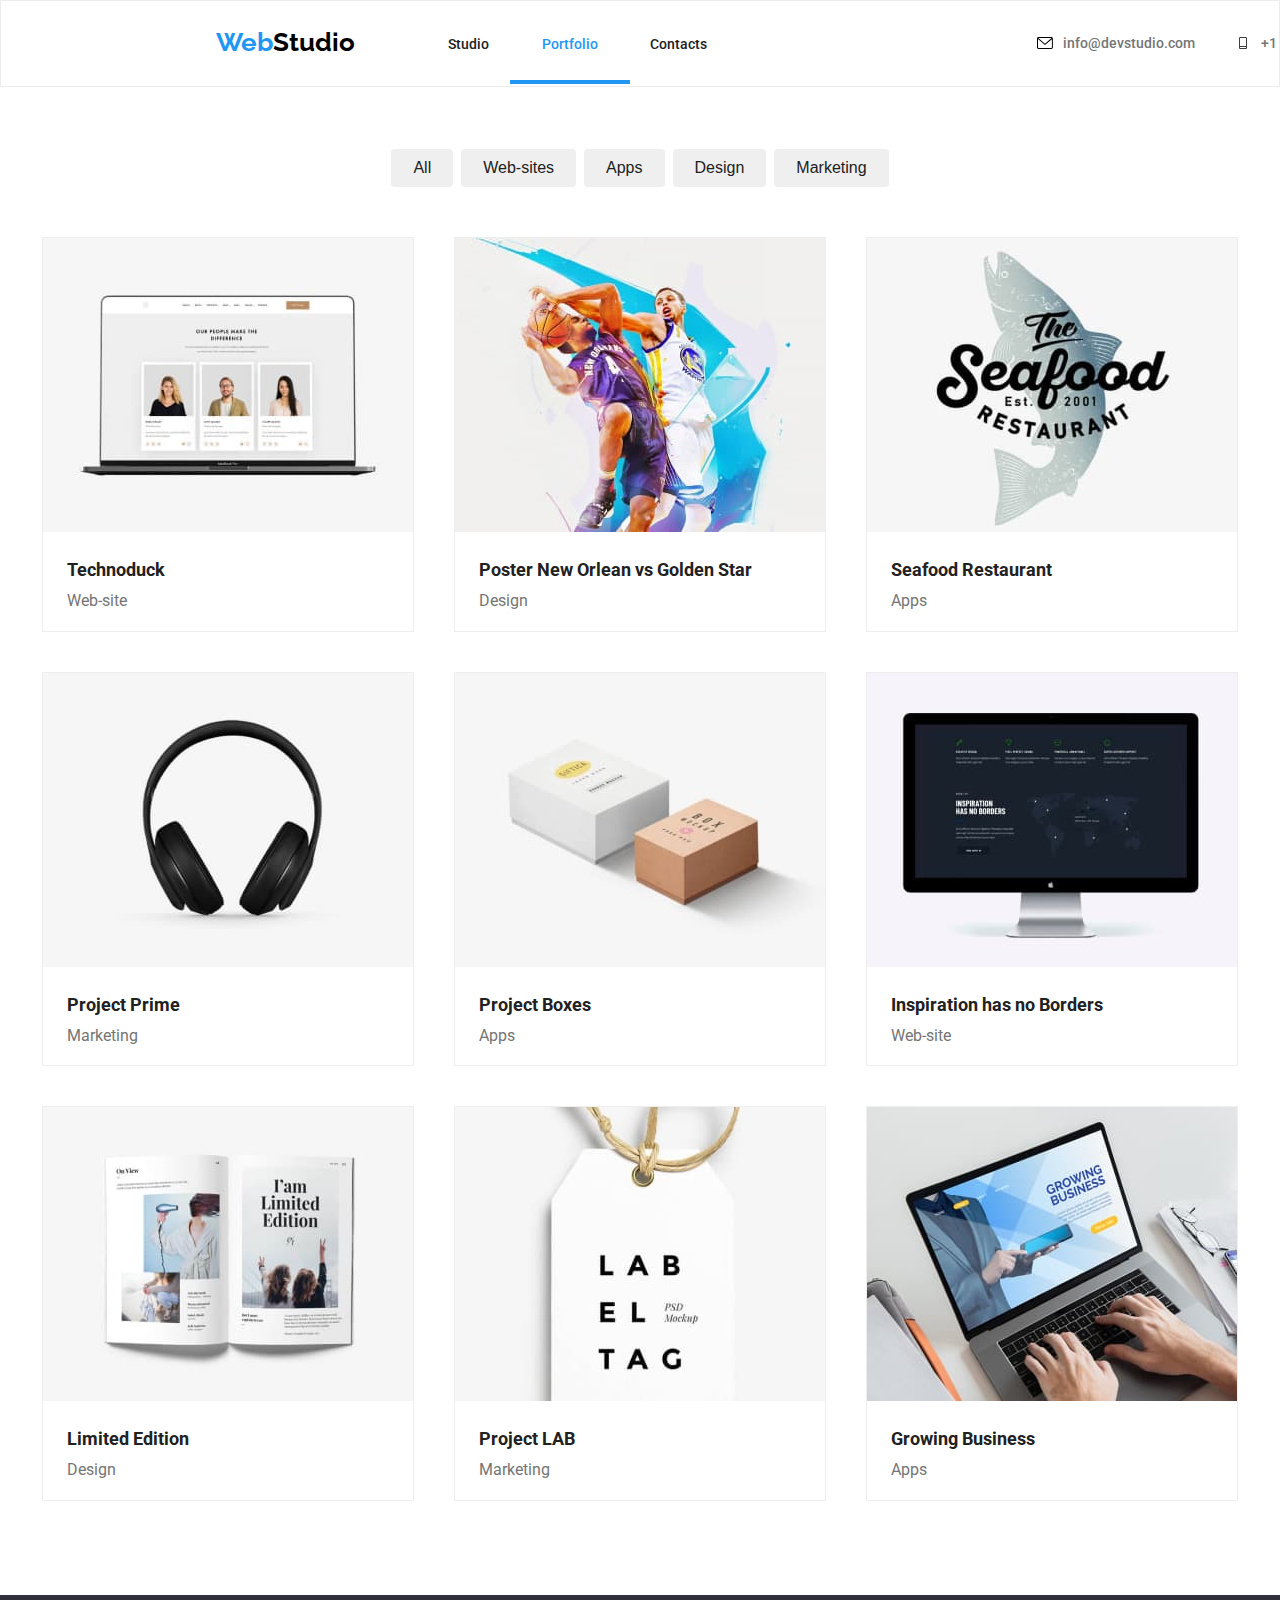
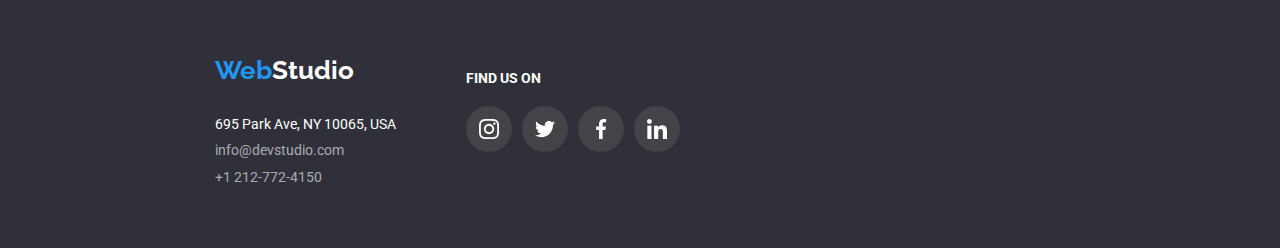
==== portfolio.html @ 1b1fd2c3 "clone" ====
<!DOCTYPE html>
<html lang="en">

<head>
  <meta charset="UTF-8">
  <meta name="viewport" content="width=device-width, initial-scale=1.0">
  <title>Document</title>
  <link rel="stylesheet" href="node_modules/modern-normalize/modern-normalize.css">
  <link rel="preconnect" href="https://fonts.googleapis.com">
  <link rel="preconnect" href="https://fonts.gstatic.com" crossorigin>
  <link href="https://fonts.googleapis.com/css2?family=Raleway:wght@700&family=Roboto:wght@400;500;700;900&display=swap"
    rel="stylesheet">
  <link rel="stylesheet" href="./css/style.css">
</head>

<body>
  <header class="global-header">
    <div class="global-header-container">
      <a href="./index.html" class="logo-link">
        <p class="logo"><span class="logo-web">Web</span><span class="logo-studio">Studio</span></p>
      </a>
      <nav class="main-nav">
        <ul class="main-nav-ul">
          <li><a href="./index.html" class="main-navigation-studio">Studio</a></li>
          <li>
            <a href="./portfolio.html" class="main-navigation-portofolio"><span class="current">Portfolio</span></a>
          </li>
          <li><a href="#" class="main-nav-contacts">Contacts</a></li>
        </ul>
      </nav>
      <ul class="global-header-contact">
        <li>
          <div class="global-header-contact-item">
            <svg class="icon">
              <use xlink:href="./images/icon.svg#icon-mail" />
            </svg>
            <a class="contact-mail" href="mailto:info@devstudio.com">info@devstudio.com</a>
          </div>
        </li>
        <li>
          <div class="global-header-contact-item">
            <svg class="icon">
              <use xlink:href="./images/icon.svg#icon-phone" />
            </svg>
            <a href="tel:+1212-772-4150">+1 212-772-4150</a>
          </div>
        </li>
      </ul>
    </div>
  </header>
  <main>
    <section>
      <ul class="button-list">
        <li><button type="button">All</button></li>
        <li><button type="button">Web-sites</button></li>
        <li><button type="button">Apps</button></li>
        <li><button type="button">Design</button></li>
        <li><button type="button">Marketing</button></li>
      </ul>
      <ul class="images-list">
        <li>
          <img src="./images/img8.jpg" alt="Technoduck" width="370">
          <div class="images-text">
            <h3 class="main-title-images">Technoduck</h3>
            <p class="main-title-images-description">Web-site</p>
          </div>
        </li>
        <li><img src="./images/img9.jpg" alt="Poster New Orlean vs Golden Star" width="370">
          <div class="images-text">
            <h3 class="main-title-images">Poster New Orlean vs Golden Star</h3>
            <p class="main-title-images-description">Design</p>
          </div>
        </li>
        <li><img src="./images/img10.jpg" alt="Seafood Restaurant" width="370">
          <div class="images-text">
            <h3 class="main-title-images">Seafood Restaurant</h3>
            <p class="main-title-images-description">Apps</p>
          </div>
        </li>
        <li><img src="./images/img11.jpg" alt="Project Prime" width="370">
          <div class="images-text">
            <h3 class="main-title-images">Project Prime</h3>
            <p class="main-title-images-description">Marketing</p>
          </div>
        </li>
        <li><img src="./images/img12.jpg" alt="Project Boxes" width="370">
          <div class="images-text">
            <h3 class="main-title-images">Project Boxes</h3>
            <p class="main-title-images-description">Apps</p>
          </div>
        </li>
        <li><img src="./images/img13.jpg" alt="Inspiration has no Borders" width="370">
          <div class="images-text">
            <h3 class="main-title-images">Inspiration has no Borders</h3>
            <p class="main-title-images-description">Web-site</p>
          </div>
        </li>
        <li><img src="./images/img14.jpg" alt="Limited Edition" width="370">
          <div class="images-text">
            <h3 class="main-title-images">Limited Edition</h3>
            <p class="main-title-images-description">Design</p>
          </div>
        </li>
        <li><img src="./images/img15.jpg" alt="Project LAB" width="370">
          <div class="images-text">
            <h3 class="main-title-images">Project LAB</h3>
            <p class="main-title-images-description">Marketing</p>
          </div>
        </li>
        <li><img src="./images/img16.jpg" alt="Growing Business" width="370">
          <div class="images-text">
            <h3 class="main-title-images">Growing Business</h3>
            <p class="main-title-images-description">Apps</p>
          </div>
        </li>
      </ul>
    </section>

  </main>
  <footer class="global-footer">
    <section class="global-footer-footer">
      <div class="global-footer-container">
        <a href="#" class="logo-link">
          <p class="logo-footer"><span class="logo-web-footer">Web</span><span class="logo-studio-footer">Studio</span>
          </p>
        </a>
        <address>
          <ul class="address">
            <li><span class="footer-adress">695 Park Ave, NY 10065, USA</span></li>
            <li><a href="mailto:info@devstudio.com">info@devstudio.com</a></li>
            <li><a href="tel:+1212-772-4150">+1 212-772-4150</a></li>
          </ul>
        </address>
      </div>
      <div class="find-us">
        <p>FIND US ON</p>
        <div class="footer-social">
          <div class="footer-social-item">
            <svg class="icon">
              <use xlink:href="./images/icon.svg#icon-instagram"></use>
            </svg>
          </div>
          <div class="footer-social-item">
            <svg class="icon">
              <use xlink:href="./images/icon.svg#icon-twitter"></use>
            </svg>
          </div>
          <div class="footer-social-item">
            <svg class="icon">
              <use xlink:href="./images/icon.svg#icon-facebook"></use>
            </svg>
          </div>
          <div class="footer-social-item">
            <svg class="icon">
              <use xlink:href="./images/icon.svg#icon-linkedin"></use>
            </svg>
          </div>
        </div>
      </div>
    </section>

  </footer>

</body>

</html>
---- css/style.css ----
:root {
  --main-color: #212121;
  --web-color: #2196f3;
  --link-color: #2196f3;
  --black: #000000;
  --inactive-link: #212121;
  --inactive-link2: #757575;
  --main-section: #2f303a;
  --white: #ffffff;
  --details-color: #757575;
  --our-team: #f5f4fa;
  --footer-color: #2f303a;
  --footer-color-contact: rgba(100%, 100%, 100%, 60%);
  --color-buton-focus: #0190ec;
  --svg-fill-white_bg: #afb1b8;
}

body {
  font-family: "Roboto", sans-serif;
}
ul {
  list-style-type: none;
}
/*---------------Header-----------------------*/
.logo-link {
  text-decoration: none;
}
.logo {
  font-family: "Raleway", sans-serif;
  font-size: 26px;
  font-weight: 700;
  line-height: 1.38;
  letter-spacing: 3%;
}
.logo-web {
  color: var(--web-color);
}
.logo-studio {
  color: var(--black);
}
/* Header Navigation */

.global-header .main-nav a {
  font-size: 14px;
  font-weight: 500;
  line-height: 1.17;
  letter-spacing: 2%;
  color: var(--inactive-link);
}
.global-header .main-nav a {
  text-decoration: none;
}
.current {
  color: var(--link-color);
  padding: 32px;
  box-shadow: inset 0px -4px 0px 0px rgba(33, 150, 243, 1);
  position: relative;
}
.current:after {
  position: absolute;
  border-radius: 0 0 10px 10px;
}
.main-nav-ul a:active,
.main-nav-ul a:hover,
.main-nav-ul a:focus,
.main-nav-ul a:visited:active,
.main-nav-ul a:visited:hover,
.main-nav-ul a:visited:focus {
  color: var(--link-color);
}

.global-header-contact a[href^="mailto"],
.global-header-contact a[href^="tel"] {
  font-size: 14px;
  font-weight: 500;
  line-height: 1.17;
  letter-spacing: 2%;
  color: var(--inactive-link2);
}
.global-header-contact a {
  text-decoration: none;
}

.global-header-contact a:active,
.global-header-contact a:hover,
.global-header-contact a:focus,
.global-header-contact a:visited:active,
.global-header-contact a:visited:hover,
.global-header-contact a:visited:focus {
  color: var(--link-color);
}
.global-header-contact a:visited {
  color: var(--inactive-link2);
}

/*-------------------------------------Main---------------------*/
.main {
  background-color: var(--main-section);
}
.main-title {
  font-weight: 900;
  font-size: 44px;
  line-height: 1.36;
  letter-spacing: 6%;
  text-align: center;
  color: var(--white);
}
.main-buton {
  width: 200px;
  height: 50px;
  font-weight: 700;
  font-size: 16px;
  line-height: 1.88;
  letter-spacing: 6%;
  color: var(--white);
  background-color: var(--web-color);
  border: none;
  cursor: pointer;
}
.main-buton:hover {
  background-color: var(--color-buton-focus);
}
.main-skil {
  font-size: 14px;
  font-weight: 700;
  line-height: 16.41px;
  letter-spacing: 3%;
  padding-top: 30px;
  color: var(--main-color);
}
.main-skil-details {
  font-size: 14px;
  font-weight: 400;
  line-height: 1.71;
  letter-spacing: 3%;
  color: var(--details-color);
}
.main-what-we-do {
  font-size: 36px;
  font-weight: 700;
  line-height: 1.17;
  letter-spacing: 3%;
  text-align: center;
  color: var(--main-color);
}
.main-background {
  background-color: var(--our-team);
}
.main-our-team {
  font-size: 36px;
  font-weight: 700;
  line-height: 1.16;
  letter-spacing: 3%;
  text-align: center;
  color: var(--main-color);
}
.main-our-team-name {
  font-size: 16px;
  font-weight: 500;
  line-height: 1.18;
  letter-spacing: 3%;
  text-align: center;
  color: var(--main-color);
}
.main-our-team-name-job {
  font-size: 16px;
  font-weight: 400;
  line-height: 1.18;
  letter-spacing: 3%;
  text-align: center;
  color: var(--details-color);
}
/* ----------------------------------- Portfolio-main -----------------------------------*/
.button-list button {
  font-size: 16px;
  font-weight: 500;
  line-height: 1.62;
  letter-spacing: 3%;
  color: var(--main-color);
  border: none;
  cursor: pointer;
}
.button-list button:hover,
.button-list button:active,
.button-list button:focus {
  color: var(--white);
  background-color: var(--link-color);
}
.main-title-images {
  font-size: 18px;
  font-weight: 700;
  line-height: 2;
  letter-spacing: 6%;
  color: var(--main-color);
}
.main-title-images-description {
  font-size: 16px;
  font-weight: 400;
  line-height: 1.17;
  letter-spacing: 3%;
  color: var(--details-color);
}
/* ---------------------- Footer --------------------*/
.global-footer {
  background-color: var(--footer-color);
}
.logo-link {
  text-decoration: none;
}
.logo-footer {
  font-family: "Raleway", sans-serif;
  font-size: 26px;
  font-weight: 700;
  line-height: 1.19;
  letter-spacing: 3%;
}
.logo-web-footer {
  color: var(--web-color);
}
.logo-studio-footer {
  color: var(--white);
}
.address span {
  font-size: 14px;
  font-weight: 400;
  line-height: 1.14;
  letter-spacing: 3%;
  font-style: normal;
}
.footer-adress {
  color: var(--white);
}

.address a[href^="mailto"],
.address a[href^="tel"] {
  color: var(--footer-color-contact);
  font-size: 14px;
  line-height: 1.14;
  font-style: normal;
}
.address a {
  text-decoration: none;
}
.address a:active,
.address a:hover,
.address a:focus,
.address a:visited:active,
.address a:visited:hover,
.address a:visited:focus {
  color: var(--link-color);
}
.address a:visited {
  color: var(--inactive-link2);
}
/* ---------------------- Tema 3 --------------------*/
/* ---------------------- Header --------------------*/
body {
  margin: 0;
}

.global-header-container {
  display: flex;
  align-items: center;
  width: 1600px;
  margin: 0 auto;
}
.global-header {
  border-bottom: 1px;
  border: 1px solid #ececec;
}
.main-nav ul li {
  padding: 32px 0px;
}
.global-header-contact li {
  padding: 32px 0px;
}
.global-header .logo-link {
  padding: 24px 93px 25px 215px;
}
.logo {
  margin: 0;
}
.global-header .main-nav ul {
  display: flex;
  justify-content: space-between;
  width: 259px;
  padding: 0px 330px 0px 0px;
  margin: 0px;
}
.global-header .global-header-contact {
  display: flex;
  justify-content: space-between;
  margin: 0px;
  padding: 0px;
}
.global-header-container {
  display: flex;
  align-items: center;
  width: 1600px;
  margin: 0 auto;
}
.global-header {
  border-bottom: 1px;
  border: 1px solid #ececec;
}
/* ---------------------- Main --------------------*/
.main {
  width: 1600 px;
  height: 600 px;
}
.main-container {
  display: flex;
  flex-direction: column;
  align-items: center;
  padding: 200px 0px;
}
.main-title {
  margin: 0;
  padding: 30px;
  text-align: center;
}
/* ---------------------- skill --------------------*/
.main-section-skil {
  display: flex;
  justify-content: center;
  gap: 30px;
  padding: 94px 0px 94px 0px;
  width: 1200px;
  margin: 0 auto;
}
.main-skil {
  margin: 0px;
  padding: 0px;
}
.main-skil-details {
  margin: 0px;
  padding-top: 10px;
}
/* ---------------------- What we do --------------------*/
.main-what-we-do {
  margin: 0;
  padding-bottom: 50px;
}
.main-what-we-do-images {
  display: flex;
  justify-content: center;
  gap: 45px;
  margin: 0 auto;
  padding: 0px 0px 94px 0px;
  width: 1200px;
}
/* ---------------------- Our team --------------------*/
.main-our-team {
  margin: 0px;
  padding-top: 94px;
  padding-bottom: 50px;
}
.main-our-team-description {
  display: flex;
  justify-content: center;
  gap: 40px;
  padding: 0px 0px 94px 0px;
  margin: 0 auto;
  width: 1200px;
}
.main-our-team-description li {
  background-color: #ffffff;
}

/* ---------------------- Footer --------------------*/
.logo-footer {
  padding: 60px 0px 28px 215px;
  margin: 0 auto;
}
.global-footer-container ul {
  display: flex;
  flex-direction: column;
  justify-content: space-between;
  height: 72px;
  margin: 0px;
  padding: 0px 0px 60px 215px;
  margin: 0 auto;
}
/* ---------------------- Portofolio --------------------*/
.button-list {
  display: flex;
  justify-content: center;
  gap: 8px;
  padding: 62px 0px 50px 0px;
  margin: 0 auto;
}
.button-list li button {
  padding: 6px 22px;
  border-radius: 4px;
}
.images-list {
  display: flex;
  justify-content: center;
  flex-wrap: wrap;
  gap: 40px;
  padding: 0px 0px 94px 0px;
  margin: 0 auto;
  width: 1200px;
}
.images-list li {
  border: 1px solid #eeeeee;
  padding: 0px 0px 0px 0px;
}
.images-text {
  padding: 20px 24px;
}
.images-text h3,
.images-text p {
  margin: 0;
}

.main-title-images {
  padding: 0px 0px 4px 0px;
}
/* ---------------------- Observatie--------------------*/
.main-what-we-do-images li img,
.main-our-team-description li img,
.images-list li img {
  display: block;
  max-width: 100%;
  height: auto;
}
/* ---------------------- tema 4--------------------*/
/* ---------------------- our icons--------------------*/
.main-section-skil-icon {
  background-color: #f5f4fa;
  border-radius: 4px;
}
.main-section-skil-icon svg {
  width: 70px;
  height: 70px;
  padding: 25px 100px;
}
.main-skil {
  padding-top: 30px;
}
/* ---------------------- header contact--------------------*/
.global-header-contact-item {
  display: flex;
  justify-content: space-between;
  align-items: center;
  column-gap: 10px;
  padding-right: 40px;
}
.global-header-contact-item svg {
  width: 16px;
  height: 12px;
}
.global-header-contact-item:hover {
  color: rgba(33, 150, 243, 1);
  fill: rgba(33, 150, 243, 1);
}
/* ---------------------- hero bakeground--------------------*/
.main {
  background: linear-gradient(
      to bottom,
      rgba(47, 48, 58, 0.4),
      rgba(47, 48, 58, 0.4)
    ),
    url("../images/Img.png");
  width: 1600px;
  display: flexbox;
  justify-content: center;
  margin: 0 auto;
}
/* ---------------------- social media--------------------*/
.main-our-team-media {
  display: flex;
  justify-content: center;
  padding: 16px 32px 30px 32px;
}
.main-our-team-media-social {
  display: inline-block;
  width: 44px;
  height: 44px;
  border: 1px solid transparent;
  background: #fff;
  border-radius: 100%;
}
.main-our-team-media-social svg {
  display: inline-block;
  width: 20px;
  height: 20px;
  padding: 12px;
  fill: #afb1b8;
}
.main-our-team-media-social:hover {
  border: 1px solid #2196f3;
  background-color: #2196f3;
}
.main-our-team-media-social svg:hover {
  fill: #fff;
}
.main-our-team-description li {
  border-bottom-left-radius: 4px;
  border-bottom-right-radius: 4px;
  box-shadow: 0px 2px 1px rgba(0, 0, 0, 0.2), 0px 1px 1px rgba(0, 0, 0, 0.14),
    0px 1px 3px rgba(0, 0, 0, 0.12);
}
/* ---------------------- regular customers --------------------*/
.regular-customers {
  width: 1200px;
  margin: 0 auto;
}
.regular-customers h2 {
  padding: 94px 0px 50px 0px;
  margin: 0 auto;
  font-weight: 700;
  font-size: 36px;
  line-height: auto;
  letter-spacing: 3%;
  text-align: center;
  margin: 0 auto;
}
.regular-customers ul {
  display: flex;
  justify-content: center;
  gap: 36px;
  margin: 0 auto;
  padding: 0px;
}
.regular-customers-list {
  padding-bottom: 94px;
  margin: 0 auto;
}
.regular-customers ul li svg {
  width: 106px;
  height: 60px;
  margin: 0 auto;
  padding: 16px 32px;
  border: 1px solid #afb1b8;
  border-radius: 4px;
  fill: var(--svg-fill-white_bg);
}
.regular-customers ul li svg:hover {
  fill: var(--web-color);
  border-color: var(--link-color);
}
/* ----------------------footer --------------------*/
.global-footer-footer {
  display: flex;
  justify-content: flex-start;
}
.find-us {
  padding: 75px 0px 96px 70px;
}
.find-us p {
  color: #fff;
  padding: 0px 0px 20px 0px;
  margin: 0;
  font-weight: 700;
  font-size: 14px;
  line-height: auto;
  letter-spacing: 3%;
}
.find-us a {
  color: transparent;
}
.footer-social {
  display: flex;
  gap: 10px;
}
.footer-social-item {
  display: inline-block;
  width: 44px;
  height: 44px;
  border: 1px solid transparent;
  background: #434447;
  border-radius: 100%;
}
.find-us svg {
  display: inline-block;
  width: 20px;
  height: 20px;
  padding: 12px;
  fill: #fff;
}
.footer-social-item:hover {
  border: 1px solid #2196f3;
  background-color: #2196f3;
}
/* ----------------------buton --------------------*/
.button-list li button:hover,
.button-list li button:focus {
  box-shadow: 0px 2px 2px 0px rgba(0, 0, 0, 0.12),
    0px 1px 2px 0px rgba(0, 0, 0, 0.08), 0px 3px 1px 0px rgba(0, 0, 0, 0.1);
}
.images-list li:hover,
.images-list li:focus {
  box-shadow: 1px 4px 6px 0px rgba(0, 0, 0, 0.16),
    0px 4px 4px 0px rgba(0, 0, 0, 0.06), 0px 1px 1px 0px rgba(0, 0, 0, 0.12);
}
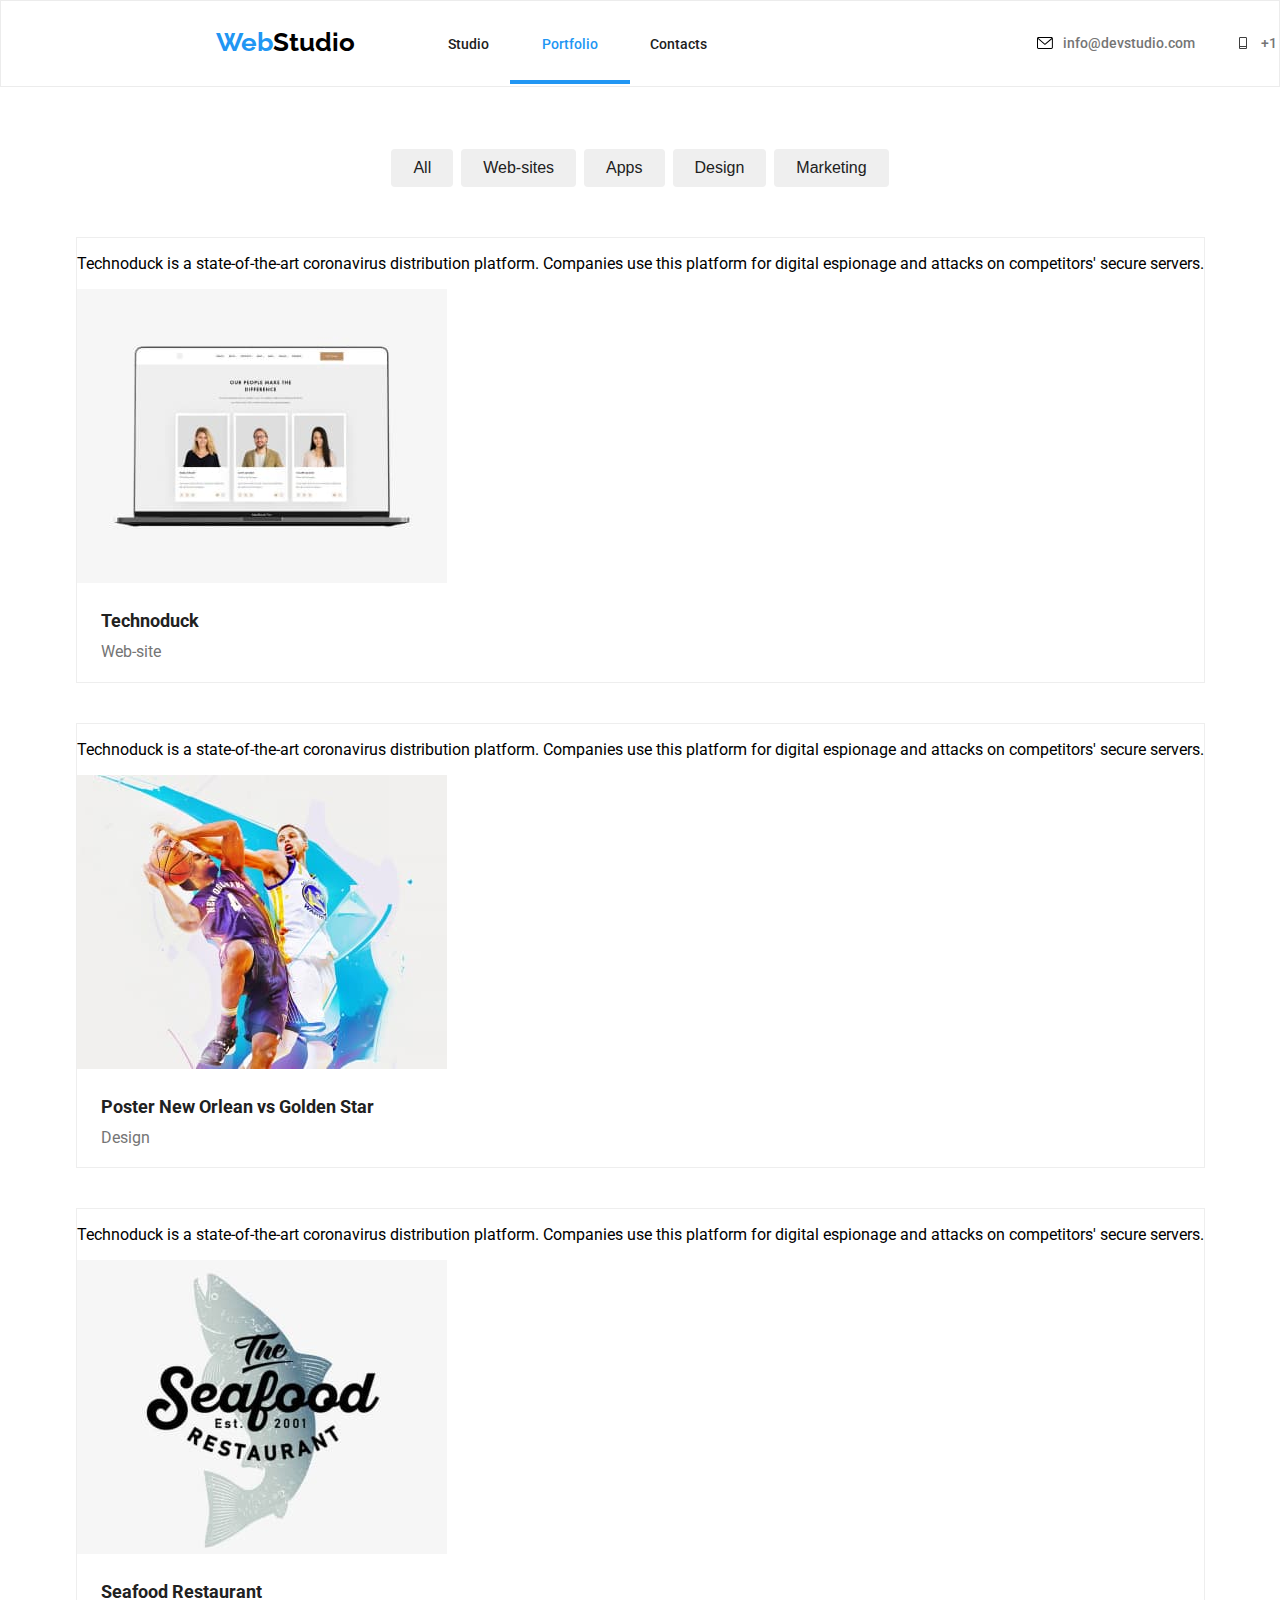
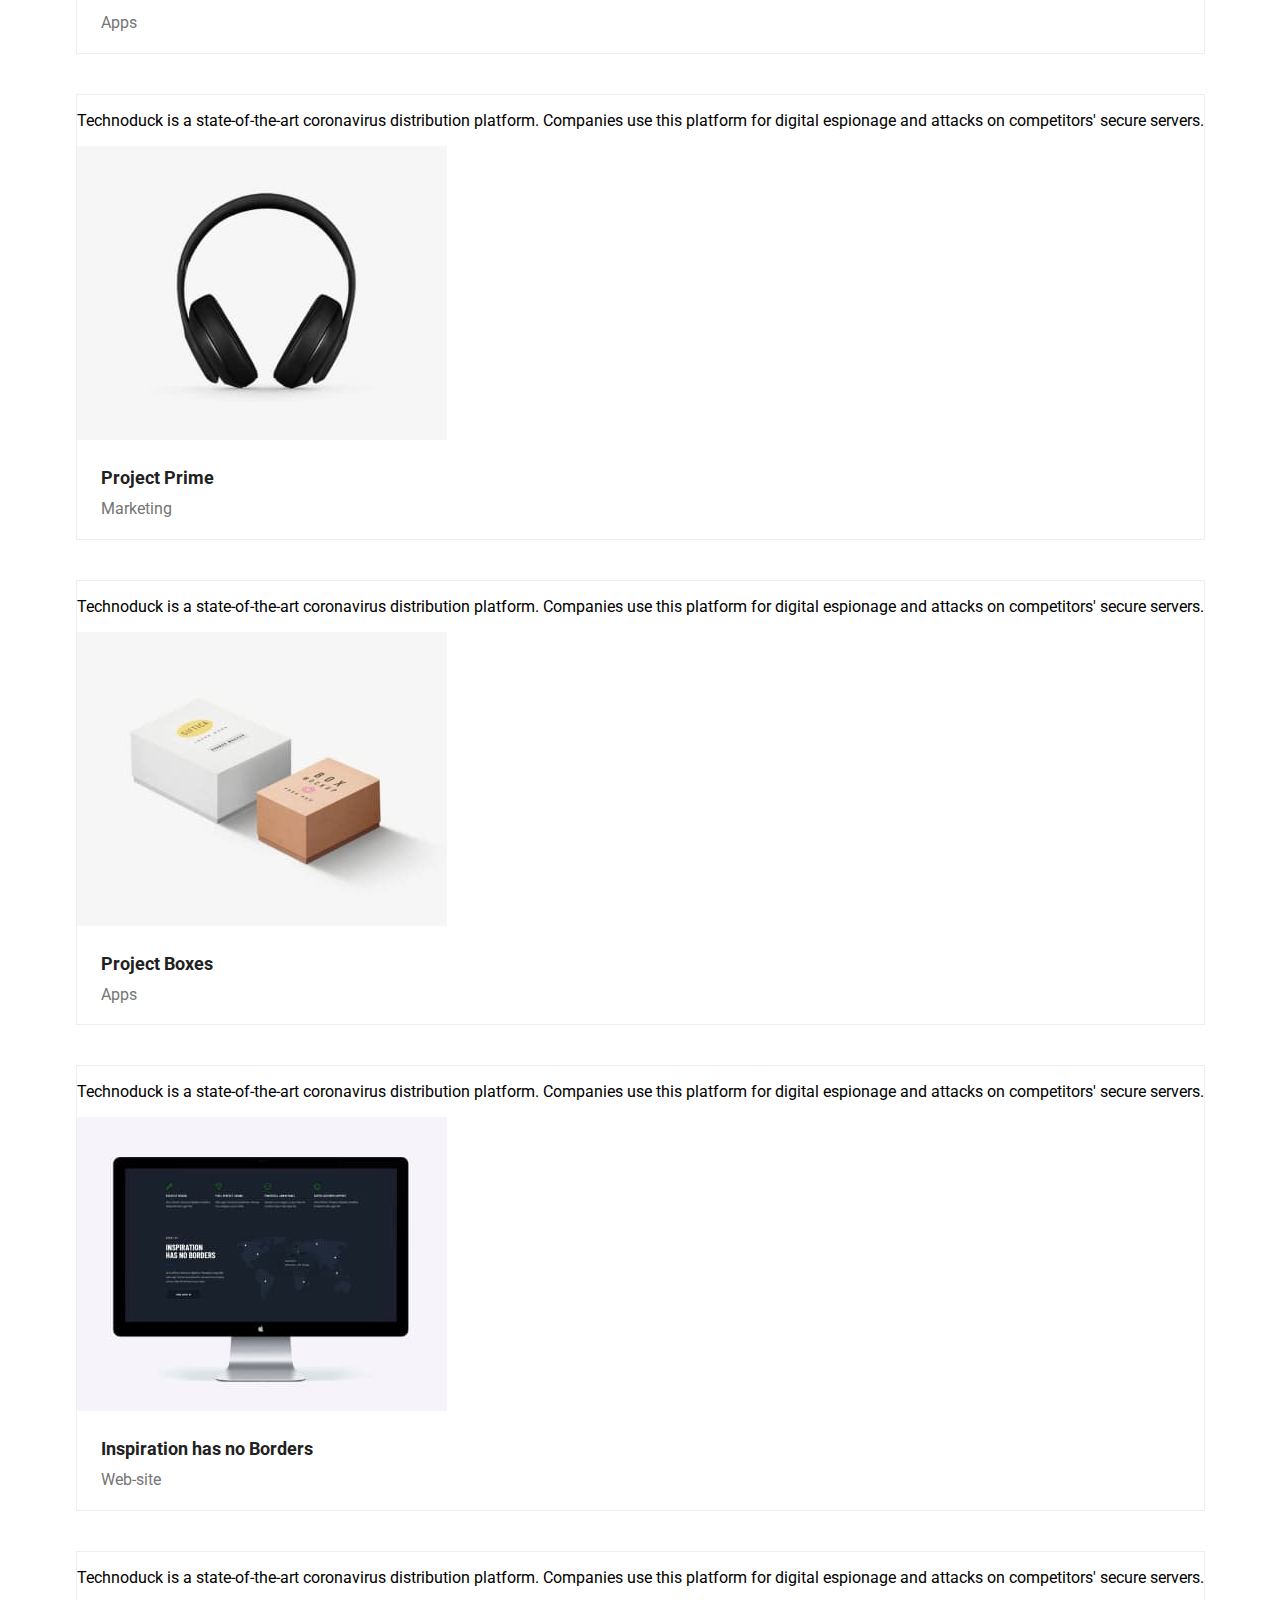
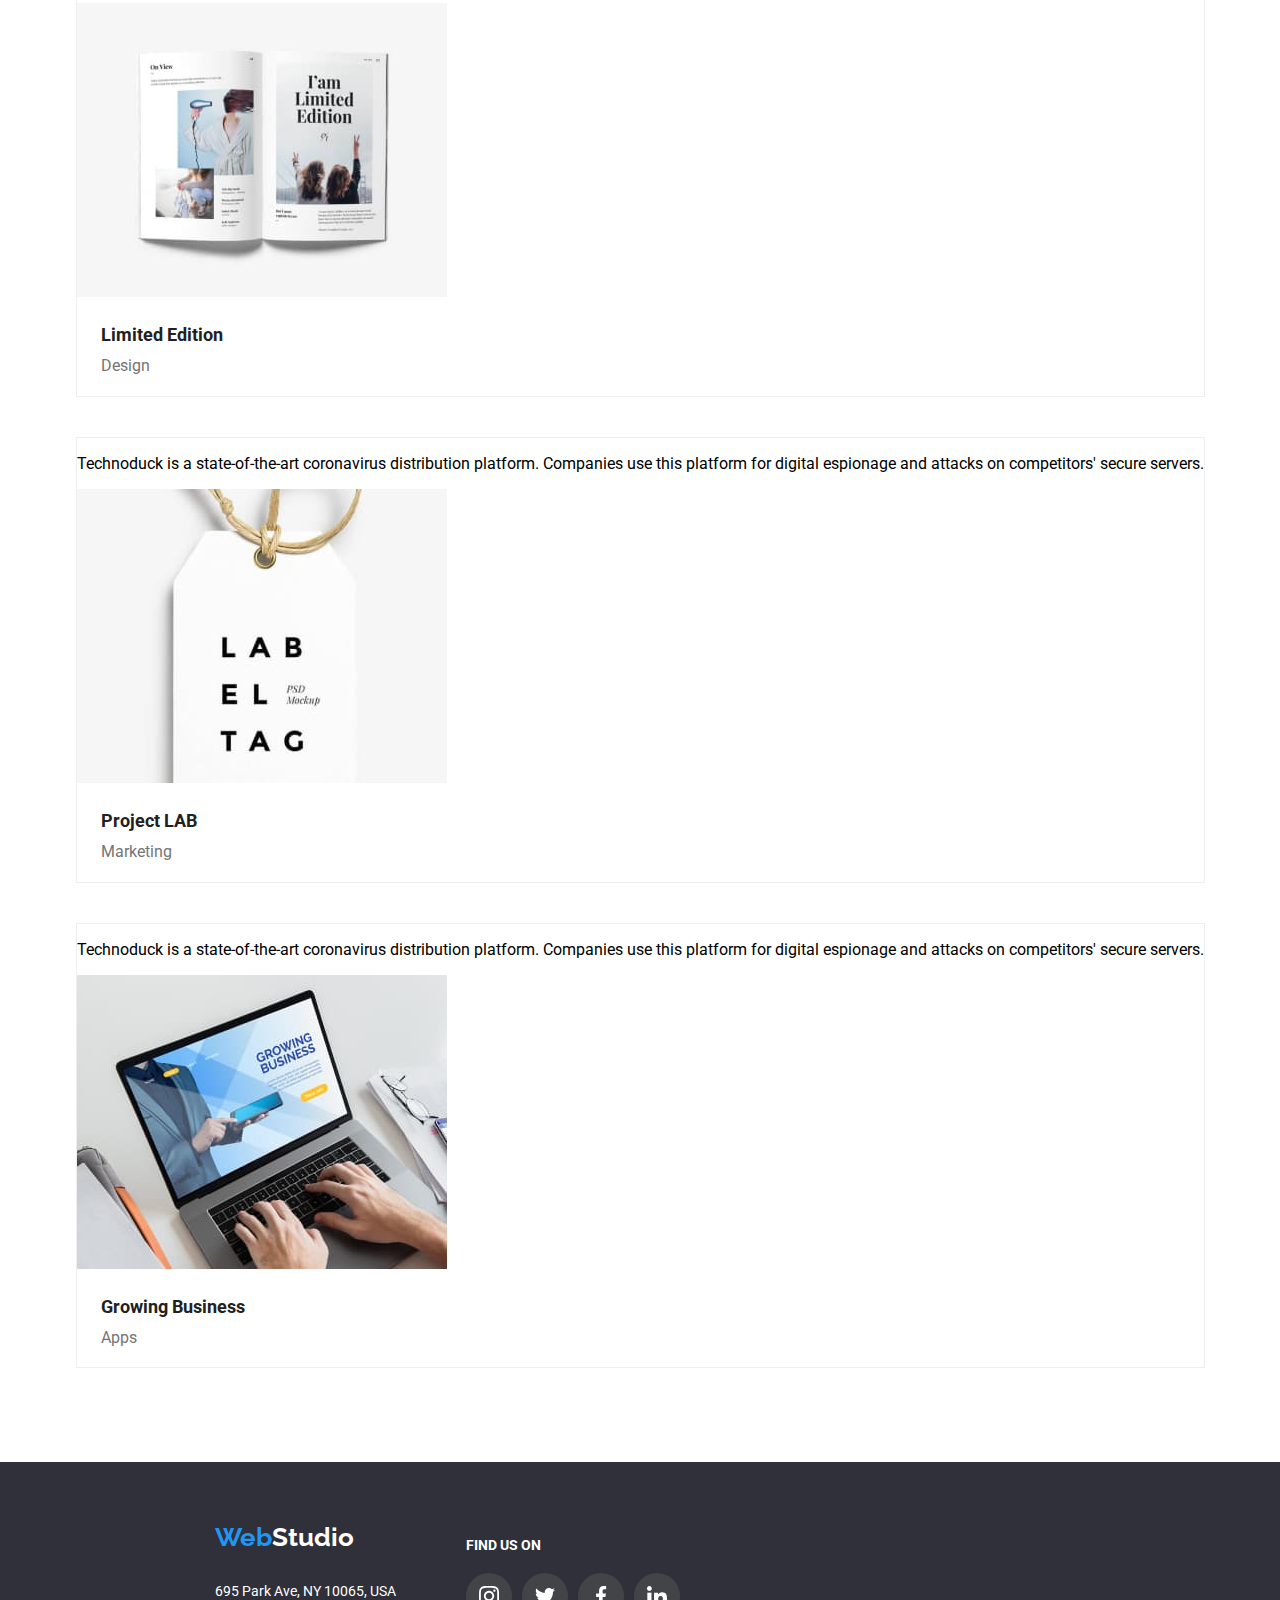
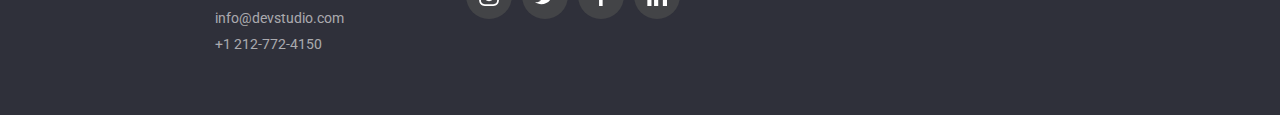
==== commit 2df14222: "update portfolio" ====
--- a/portfolio.html
+++ b/portfolio.html
@@ -21,9 +21,9 @@
       </a>
       <nav class="main-nav">
         <ul class="main-nav-ul">
-          <li><a href="./index.html" class="main-navigation-studio">Studio</a></li>
+          <li><a href="./index.html" class="main-nav-studio">Studio</a></li>
           <li>
-            <a href="./portfolio.html" class="main-navigation-portofolio"><span class="current">Portfolio</span></a>
+            <a href="./portfolio.html" class="main-nav-portofolio"><span class="current">Portfolio</span></a>
           </li>
           <li><a href="#" class="main-nav-contacts">Contacts</a></li>
         </ul>
@@ -58,56 +58,145 @@
         <li><button type="button">Marketing</button></li>
       </ul>
       <ul class="images-list">
-        <li>
-          <img src="./images/img8.jpg" alt="Technoduck" width="370">
+        <li class="main-list-images">
+          <div class="main-list-images-overlay-container">
+            <div class="main-list-images-overlay-container-text">
+              <p>
+                Technoduck is a state-of-the-art coronavirus distribution
+                platform. Companies use this platform for digital espionage
+                and attacks on competitors' secure servers.
+              </p>
+            </div>
+            <img src="./images/img8.jpg" alt="Technoduck" width="370">
+          </div>
           <div class="images-text">
             <h3 class="main-title-images">Technoduck</h3>
             <p class="main-title-images-description">Web-site</p>
           </div>
         </li>
-        <li><img src="./images/img9.jpg" alt="Poster New Orlean vs Golden Star" width="370">
+        <li class="main-list-images">
+          <div class="main-list-images-overlay-container">
+            <div class="main-list-images-overlay-container-text">
+              <p>
+                Technoduck is a state-of-the-art coronavirus distribution
+                platform. Companies use this platform for digital espionage
+                and attacks on competitors' secure servers.
+              </p>
+            </div>
+            <img src="./images/img9.jpg" alt="Poster New Orlean vs Golden Star" width="370">
+          </div>
           <div class="images-text">
             <h3 class="main-title-images">Poster New Orlean vs Golden Star</h3>
             <p class="main-title-images-description">Design</p>
           </div>
         </li>
-        <li><img src="./images/img10.jpg" alt="Seafood Restaurant" width="370">
+        <li class="main-list-images">
+          <div class="main-list-images-overlay-container">
+            <div class="main-list-images-overlay-container-text">
+              <p>
+                Technoduck is a state-of-the-art coronavirus distribution
+                platform. Companies use this platform for digital espionage
+                and attacks on competitors' secure servers.
+              </p>
+            </div>
+            <img src="./images/img10.jpg" alt="Seafood Restaurant" width="370">
+          </div>
           <div class="images-text">
             <h3 class="main-title-images">Seafood Restaurant</h3>
             <p class="main-title-images-description">Apps</p>
           </div>
         </li>
-        <li><img src="./images/img11.jpg" alt="Project Prime" width="370">
+        <li class="main-list-images">
+          <div class="main-list-images-overlay-container">
+            <div class="main-list-images-overlay-container-text">
+              <p>
+                Technoduck is a state-of-the-art coronavirus distribution
+                platform. Companies use this platform for digital espionage
+                and attacks on competitors' secure servers.
+              </p>
+            </div>
+            <img src="./images/img11.jpg" alt="Project Prime" width="370">
+          </div>
           <div class="images-text">
             <h3 class="main-title-images">Project Prime</h3>
             <p class="main-title-images-description">Marketing</p>
           </div>
         </li>
-        <li><img src="./images/img12.jpg" alt="Project Boxes" width="370">
+        <li class="main-list-images">
+          <div class="main-list-images-overlay-container">
+            <div class="main-list-images-overlay-container-text">
+              <p>
+                Technoduck is a state-of-the-art coronavirus distribution
+                platform. Companies use this platform for digital espionage
+                and attacks on competitors' secure servers.
+              </p>
+            </div>
+            <img src="./images/img12.jpg" alt="Project Boxes" width="370">
+          </div>
           <div class="images-text">
             <h3 class="main-title-images">Project Boxes</h3>
             <p class="main-title-images-description">Apps</p>
           </div>
         </li>
-        <li><img src="./images/img13.jpg" alt="Inspiration has no Borders" width="370">
+        <li class="main-list-images">
+          <div class="main-list-images-overlay-container">
+            <div class="main-list-images-overlay-container-text">
+              <p>
+                Technoduck is a state-of-the-art coronavirus distribution
+                platform. Companies use this platform for digital espionage
+                and attacks on competitors' secure servers.
+              </p>
+            </div>
+            <img src="./images/img13.jpg" alt="Inspiration has no Borders" width="370">
+          </div>
           <div class="images-text">
             <h3 class="main-title-images">Inspiration has no Borders</h3>
             <p class="main-title-images-description">Web-site</p>
           </div>
         </li>
-        <li><img src="./images/img14.jpg" alt="Limited Edition" width="370">
+        <li class="main-list-images">
+          <div class="main-list-images-overlay-container">
+            <div class="main-list-images-overlay-container-text">
+              <p>
+                Technoduck is a state-of-the-art coronavirus distribution
+                platform. Companies use this platform for digital espionage
+                and attacks on competitors' secure servers.
+              </p>
+            </div>
+            <img src="./images/img14.jpg" alt="Limited Edition" width="370">
+          </div>
           <div class="images-text">
             <h3 class="main-title-images">Limited Edition</h3>
             <p class="main-title-images-description">Design</p>
           </div>
         </li>
-        <li><img src="./images/img15.jpg" alt="Project LAB" width="370">
+        <li class="main-list-images">
+          <div class="main-list-images-overlay-container">
+            <div class="main-list-images-overlay-container-text">
+              <p>
+                Technoduck is a state-of-the-art coronavirus distribution
+                platform. Companies use this platform for digital espionage
+                and attacks on competitors' secure servers.
+              </p>
+            </div>
+            <img src="./images/img15.jpg" alt="Project LAB" width="370">
+          </div>
           <div class="images-text">
             <h3 class="main-title-images">Project LAB</h3>
             <p class="main-title-images-description">Marketing</p>
           </div>
         </li>
-        <li><img src="./images/img16.jpg" alt="Growing Business" width="370">
+        <li class="main-list-images">
+          <div class="main-list-images-overlay-container">
+            <div class="main-list-images-overlay-container-text">
+              <p>
+                Technoduck is a state-of-the-art coronavirus distribution
+                platform. Companies use this platform for digital espionage
+                and attacks on competitors' secure servers.
+              </p>
+            </div>
+            <img src="./images/img16.jpg" alt="Growing Business" width="370">
+          </div>
           <div class="images-text">
             <h3 class="main-title-images">Growing Business</h3>
             <p class="main-title-images-description">Apps</p>
